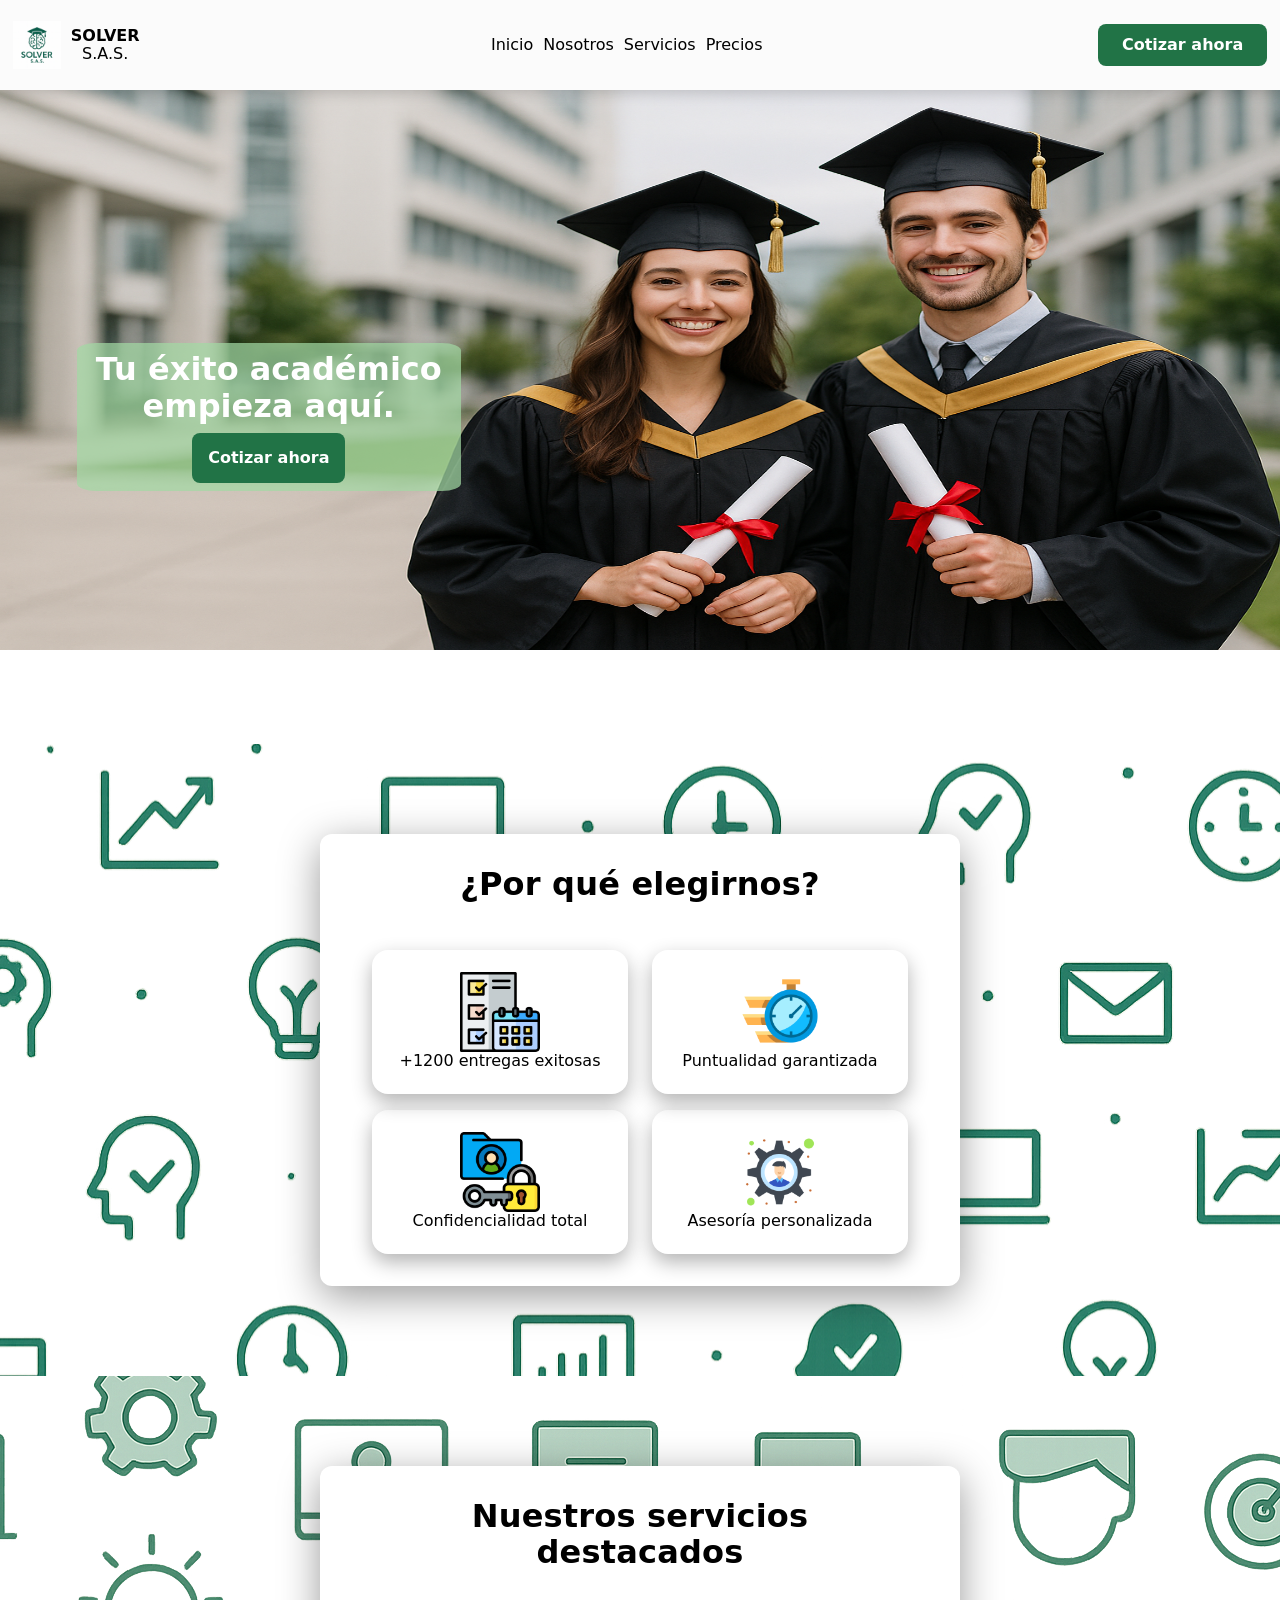
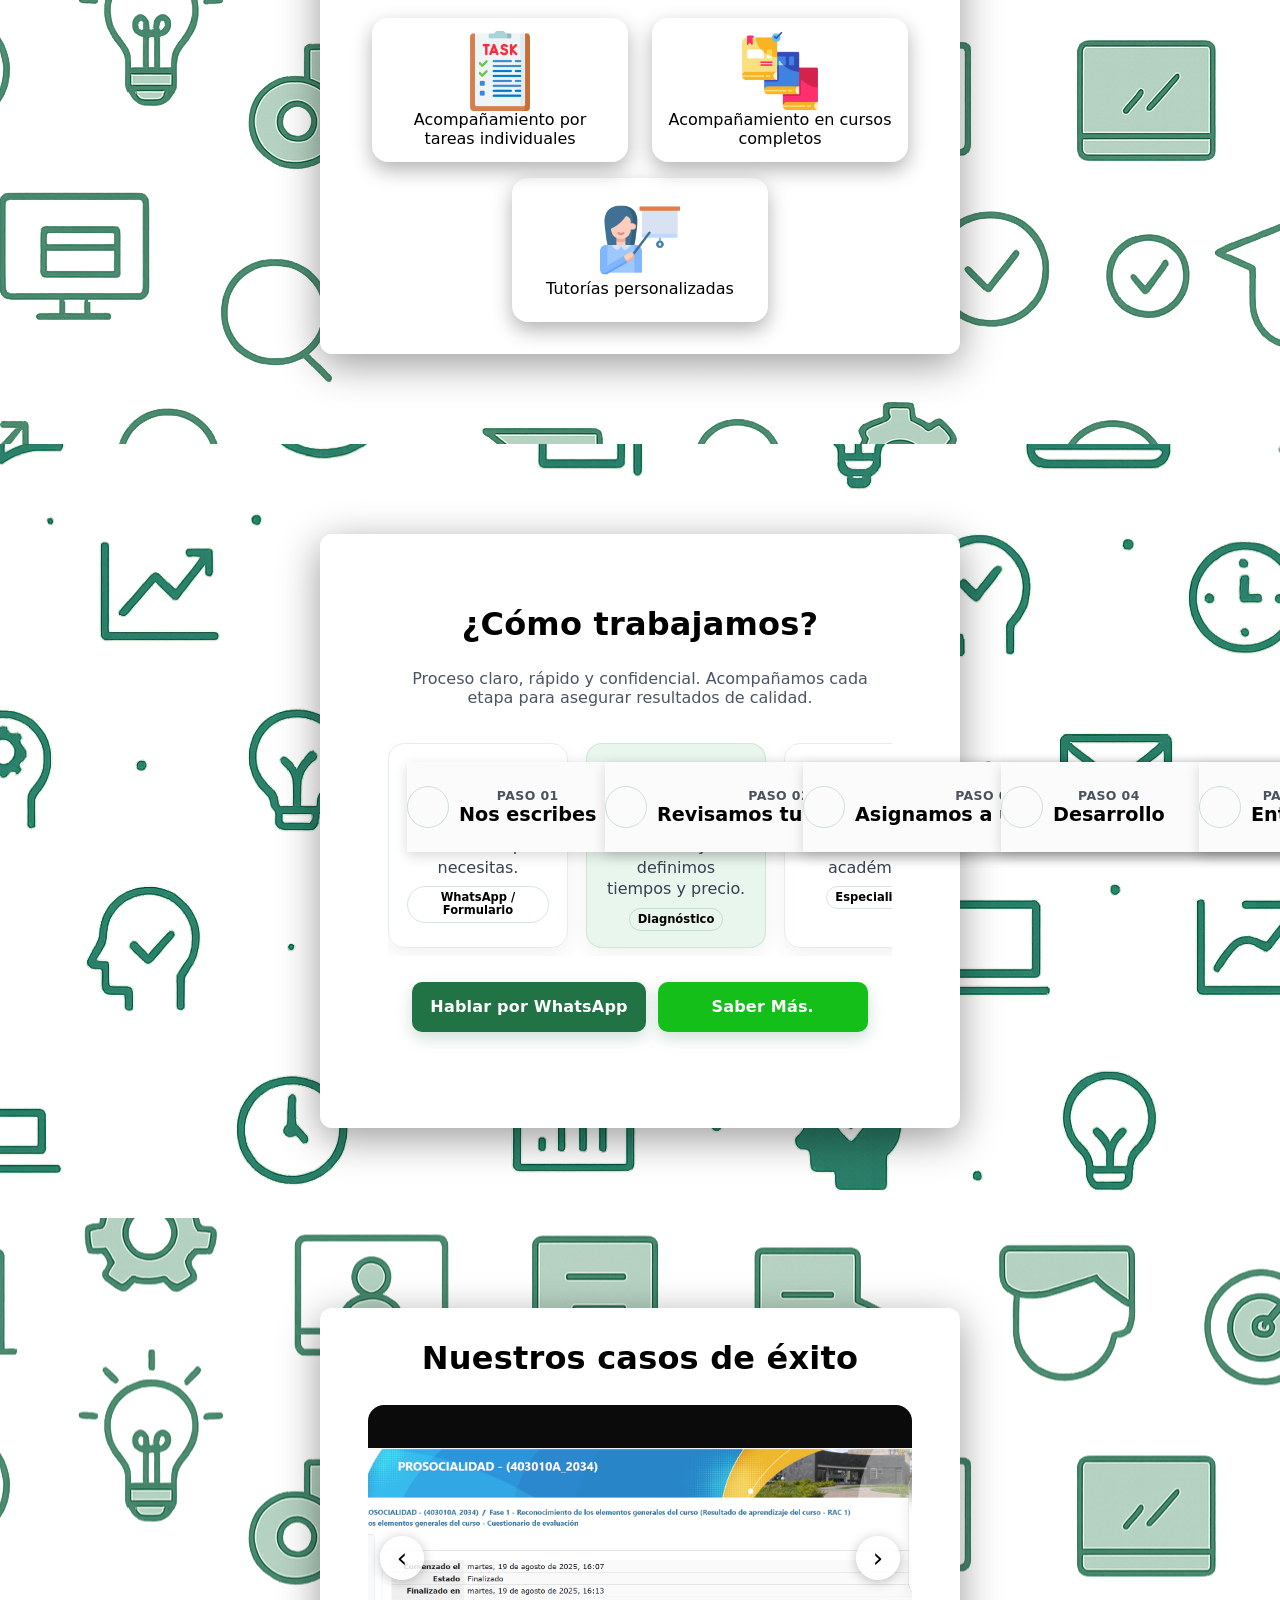
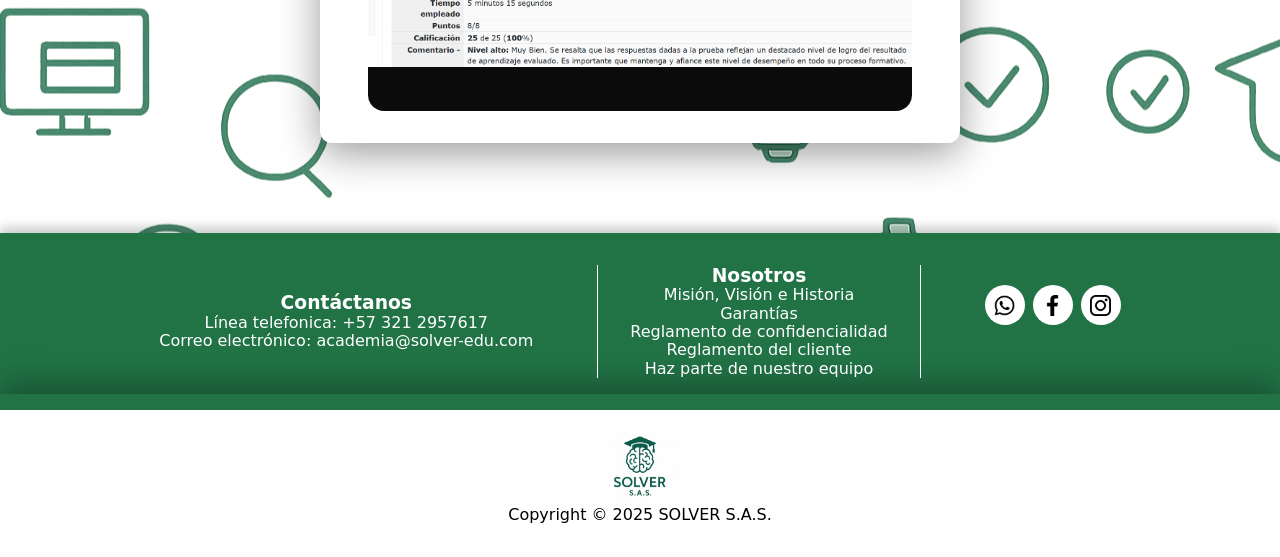
==== index.html @ 37f16b54 "Add files via upload" ====
<!DOCTYPE html>
<html lang="en">
<head>
    <meta charset="UTF-8">
    <meta name="viewport" content="width=device-width, initial-scale=1.0">
    <link rel="shortcut icon" href="/imagenes/logo_solver_sinfondo.png" type="image/x-icon">
    <title>Solver S.A.S.</title>
    <link rel="stylesheet" href="/styles/normalize.css">
    <link href="https://fonts.googleapis.com/css2?family=Montserrat:wght@400;700&display=swap" rel="stylesheet">
    <link rel="stylesheet" href="/styles/style.css">
    <meta name="description" content="Recibe apoyo académico personalizado: asesorías para tesis, trabajos de grado, proyectos UNAD, tutorías virtuales y acompañamiento integral.">
    <meta name="keywords" content="asesorías académicas, tesis, trabajos UNAD, proyectos de grado, tutorías universitarias, apoyo académico, hacer mi tesis">
    <meta name="author" content="Solver S.A.S.">
  <meta name="robots" content="index, follow">
    <script type="application/ld+json">
      {
        "@context": "https://schema.org",
        "@type": "EducationalOrganization",
        "name": "Solver Asesorías Académicas",
        "url": "https://tu-dominio.com",
        "description": "Apoyo académico personalizado: tesis, proyectos UNAD, tutorías, trabajos universitarios.",
        "logo": "https://tu-dominio.com/logo.png"
      }
  </script>
</head>
<body>
    <div id="header-placeholder"></div>
    <main >
        <section class="inicio">
            <img src="/imagenes/fondo.png" alt="">
            <div>
                <b>
                    Tu éxito académico empieza aquí.
                </b>
                 <button class="btn-principal2"><a href="https://wa.me/573212957617?text=Hola%2C%20deseo%20cotizar" target="_blank">Cotizar ahora</a></button>
            </div>
        </section>
        <section class="fondo-secundario seccion_porque_elegirnos">
                <div class="contenedor-dashboard">
                    <h2 class="titulo">¿Por qué elegirnos?</h2><br>
                    <div class="dashboard-ppal container-grid grid-center ">
                        <div class="item item-grid2">
                            <a class="container-flex flex-center flex-column" rel="noopener noreferrer"><img src="/imagenes/entregas.png" alt=""><p>+1200 entregas exitosas</p></a>
                        </div>
                        <div class="item item-grid3">
                            <a class="container-flex flex-center flex-column"  rel="noopener noreferrer"><img src="/imagenes/tiempo.png" alt=""> <p>Puntualidad garantizada</p></a></div>
                        <div class="item item-grid4">
                            <a class="container-flex flex-center flex-column"  rel="noopener noreferrer"><img src="/imagenes/confidencialidad.png" alt=""><p>Confidencialidad total</p></a></div>
                        <div class="item item-grid5 " >
                            <a  class="container-flex flex-center flex-column" rel="noopener noreferrer"><img src="/imagenes/personalizado.png" alt=""><p>Asesoría personalizada</p></a></div>
                    </div>
            </div>
        </section>
        <section class="fondo-terciario seccion_servicios_destacados">
                <div class="contenedor-dashboard">
                    <h2 class="titulo">Nuestros servicios destacados</h2><br>
                    <div class="dashboard-ppal container-grid grid-center ">
                        <div class="item item-grid2">
                            <a class="container-flex flex-center flex-column"  rel="noopener noreferrer"><img src="/imagenes/tarea.png" alt=""><p>Acompañamiento por tareas individuales</p></a>
                        </div>
                        <div class="item item-grid3">
                            <a class="container-flex flex-center flex-column"  rel="noopener noreferrer"><img src="/imagenes/cursos.png" alt=""> <p>Acompañamiento en cursos completos</p></a></div>
                        <div class="item item-grid4 tutorias_p">
                            <a class="container-flex flex-center flex-column"  rel="noopener noreferrer"><img src="/imagenes/tutoria.png" alt=""><p>Tutorías personalizadas</p></a></div>
            </div>
        </section>
        <section class="fondo-secundario seccion_metodología">
            <div class="contenedor-dashboard">
                  <div class="wrap">
    <h2 class="titulo">¿Cómo trabajamos?</h2>
    <p class="sub">Proceso claro, rápido y confidencial. Acompañamos cada etapa para asegurar resultados de calidad.</p>

    <div class="timeline">
      <div class="rail" aria-hidden="true"></div>

      <!-- Paso 1 -->
      <article class="step">
        <header class="step-head">
          <div class="icon" aria-hidden="true">
            <!-- chat -->
            <svg viewBox="0 0 24 24" fill="none" stroke-width="2">
              <path d="M21 15a4 4 0 0 1-4 4H7l-4 4V7a4 4 0 0 1 4-4h10a4 4 0 0 1 4 4z"/>
            </svg>
          </div>
          <div>
            <div class="step-kicker">Paso 01</div>
            <h3 class="step-title">Nos escribes</h3>
          </div>
        </header>
        <p class="step-body">Contáctanos por WhatsApp o formulario y cuéntanos qué necesitas.</p>
        <span class="chip">WhatsApp / Formulario</span>
      </article>

      <!-- Paso 2 -->
      <article class="step">
        <header class="step-head">
          <div class="icon" aria-hidden="true">
            <!-- search -->
            <svg viewBox="0 0 24 24" fill="none" stroke-width="2">
              <circle cx="11" cy="11" r="7"></circle>
              <line x1="21" y1="21" x2="16.65" y2="16.65"></line>
            </svg>
          </div>
          <div>
            <div class="step-kicker">Paso 02</div>
            <h3 class="step-title">Revisamos tu solicitud</h3>
          </div>
        </header>
        <p class="step-body">Analizamos el alcance, resolvemos dudas y definimos tiempos y precio.</p>
        <span class="chip">Diagnóstico</span>
      </article>

      <!-- Paso 3 -->
      <article class="step">
        <header class="step-head">
          <div class="icon" aria-hidden="true">
            <!-- user-check -->
            <svg viewBox="0 0 24 24" fill="none" stroke-width="2">
              <path d="M20 21v-2a4 4 0 0 0-3-3.87"/>
              <path d="M4 21v-2a4 4 0 0 1 3-3.87"/>
              <circle cx="12" cy="7" r="4"/>
              <path d="m16 11 2 2 4-4"/>
            </svg>
          </div>
          <div>
            <div class="step-kicker">Paso 03</div>
            <h3 class="step-title">Asignamos a un experto</h3>
          </div>
        </header>
        <p class="step-body">Tu caso lo lleva un asesor especializado en tu área académica.</p>
        <span class="chip">Especialista</span>
      </article>

      <!-- Paso 4 -->
      <article class="step">
        <header class="step-head">
          <div class="icon" aria-hidden="true">
            <!-- layers -->
            <svg viewBox="0 0 24 24" fill="none" stroke-width="2">
              <path d="m12 2 10 6-10 6L2 8l10-6Z"/>
              <path d="m2 17 10 6 10-6"/>
              <path d="m2 12 10 6 10-6"/>
            </svg>
          </div>
          <div>
            <div class="step-kicker">Paso 04</div>
            <h3 class="step-title">Desarrollo</h3>
          </div>
        </header>
        <p class="step-body">Elaboramos el trabajo con metodología clara, fuentes y formato requerido.</p>
        <span class="chip">Proceso</span>
      </article>

      <!-- Paso 5 -->
      <article class="step">
        <header class="step-head">
          <div class="icon" aria-hidden="true">
            <!-- send -->
            <svg viewBox="0 0 24 24" fill="none" stroke-width="2">
              <path d="m22 2-7 20-4-9-9-4 20-7Z"/>
              <path d="M22 2 11 13"/>
            </svg>
          </div>
          <div>
            <div class="step-kicker">Paso 05</div>
            <h3 class="step-title">Entrega</h3>
          </div>
        </header>
        <p class="step-body">Recibes el material final y una breve guía para su uso/defensa.</p>
        <span class="chip">Entrega segura</span>
      </article>

      <!-- Paso 6 -->
      <article class="step success">
        <header class="step-head">
          <div class="icon" aria-hidden="true">
            <!-- sparkles / check -->
            <svg viewBox="0 0 24 24" fill="none" stroke-width="2">
              <path d="M12 3l1.5 4.5L18 9l-4.5 1.5L12 15l-1.5-4.5L6 9l4.5-1.5L12 3z"/>
              <path d="m9 18 2 2 4-4"/>
            </svg>
          </div>
          <div>
            <div class="step-kicker">Paso 06</div>
            <h3 class="step-title">Ajustes y seguimiento</h3>
          </div>
        </header>
        <p class="step-body">Si hace falta, realizamos ajustes rápidos. Tu satisfacción es lo primero.</p>
        <span class="chip">Garantía</span>
      </article>
      </div>
      <div class="cta">
        <a href="https://wa.me/573212957617?text=Hola%2C%20deseo%20cotizar" target="_blank"><button class="btn">Hablar por WhatsApp</button></a>
        <a href="/html/servicios.html" target="_blank" rel="noopener noreferrer">
          <button class="btn btn-2">Saber Más.</button>
        </a>
      </div>
    </div>
      </section>
      <section class="fondo-terciario seccion_exito">
        <div class="contenedor-dashboard">
          <h2 class="titulo">Nuestros casos de éxito</h2>
          <div class="exito-galeria" aria-label="Galería de casos de éxito">
            <button class="exito-prev" aria-label="Anterior" type="button">‹</button>
            <div class="exito-track">
              <!-- Reemplaza los src con tus imágenes reales -->
              <div class="exito-item"><img src="/imagenes/exito/exito1.png" alt="Proyecto A: Asesoría integral"></div>
              <div class="exito-item"><img src="/imagenes/exito/exito2.png" alt="Proyecto B: Desarrollo de software académico"></div>
              <div class="exito-item"><img src="/imagenes/exito/exito3.png" alt="Proyecto C: Diseño multimedia para presentación"></div>
              <div class="exito-item"><img src="/imagenes/exito/exito4.png" alt="Proyecto D: Investigación aplicada"></div>
            </div>
            <button class="exito-next" aria-label="Siguiente" type="button">›</button>
          </div>
        </div>
      </section>
    </main>
    <div id="footer-placeholder"></div>
  <script src="/js/script.js"></script>
</body>
</html>
---- styles/style.css ----
/* Se hace la estilización de los estilos principales */
html, body{
    height: auto;
    min-height: 100vh;
    font-family: 'Montserrat';
    overflow-x: hidden;
    margin: 0;
}
/* Se estilizo la barra de navegación */
header{
    height: 10vh;
    position: fixed;
    width: 100%;
    z-index: 50;
    background-color: #fbfbfb;
    box-shadow: 0 4px 12px rgba(0, 0, 0, 0.15); /* Sombra inferior suave */
}
:root {
  /* Colores principales */
  --color-primario: #217346;        /* Verde Excel */
  --color-secundario: #D6EEDD;      /* Verde claro */
  --color-acento: #A3D9A5;          /* Verde lima */

  /* Colores neutros */
  --color-blanco: #FFFFFF;
  --color-gris-claro: #F5F5F5;
  --color-gris-oscuro: #333333;

  /* Colores de estado */
  --color-error: #FF6B6B;           /* Coral suave */

  /* Tipografía */
  --fuente-principal: 'Inter', sans-serif;
}

nav{
    margin: 0 1%;
    height: 100%;

}
.img-contenedor{
    height: 100%;  
}
.img-nav{
    height: 3rem;          
    object-fit: contain;       
}
.flex-interno{
    gap: 10PX;
}
.sucursal{
    border-left: 1px solid black;
    height: 100%;
    padding-left: 5%;
}


main{
    margin-top: 10vh;
    background-color: var(--color-blanco);
}

.inicio img {
  width: 100%;
  aspect-ratio: 16 /7 ; /* mantiene proporción 16:9 */
  background-size: contain; /* siempre completa */
  background-position: center;
  background-repeat: no-repeat; 
}
.inicio {
  position: relative;        /* referencia para el texto */
  width: 100%;
}
.inicio div {
  position: absolute;        /* lo pone encima de la imagen */
  top: 50%;                  /* centro vertical */
  left: 6%;                 /* un poco hacia la izquierda */
  transform: translateY(-50%); /* centra perfectamente */
  color: white;              /* color del texto */
  font-size: 2rem;
  width: 30vw;
  background-color:#a3d9a5b6;
  border-radius: 5%;
  padding: .5rem;
  height: auto;
  text-align: center;
}
.btn-principal2 {
  background-color: var(--color-primario);
  color: white;
  font-size: 1rem;
  font-weight: 600;
  padding: 1rem;
  border: none;
  border-radius: 8px;
  cursor: pointer;
  transition: all 0.3s ease;
  display: block;         /* hace que se comporte como bloque */
  margin: .5rem auto 0;    /* auto = centrado horizontal */
  text-align: center;
}

.btn-principal2 a {
  color: white;
  text-decoration: none;
}

.fondo-secundario{
    width: 100%;
    background-image: url(/imagenes/fondo3.png);
    background-size: auto;
    background-repeat: repeat;
    background-position: center;
}
.fondo-terciario{
    width: 100%;
    background-image: url(/imagenes/fondo4.png);
    background-size: auto;
    background-repeat: repeat;
    background-position: center;
}
a {
  color: inherit;
  text-decoration: none;
  text-align: center;  
}
p, h1, h2, h3, h4, h5, h6{
    text-align: center;
    margin: 0;
}
.container-flex{
    display: flex;
}
.flex-center{
    justify-content: center;
    align-items: center;
}
.flex-left{
  justify-content: flex-start;
  align-items: center;
  text-align: left;
}
.flex-center-vertical{
    align-items: center;
}
.flex-column{
    flex-direction: column;
}
.flex-sb{
    justify-content: space-between;
}
.flex-sa{
    justify-content: space-evenly;
}

/* Reset básico para inputs y selects */
input, select,button {
  all: unset;
  box-sizing: border-box;
}
button{
  cursor: pointer;
}
li{
  list-style: none;
}
#boton-menu{
    display: none;
}
.btn-principal {
  background-color: var(--color-primario); /* tu color corporativo */
  color: white;                             /* texto blanco */
  font-size: 1rem;
  font-weight: 600;
  padding: 0.75rem 1.5rem;                   /* alto y ancho interno */
  border: none;
  border-radius: 8px;                        /* esquinas redondeadas */
  cursor: pointer;
  transition: all 0.3s ease;                 /* animación suave */
  display: inline-block;
}

/* Efecto hover */
.btn-principal:hover {
  background-color: var(--color-terciario);  /* color más oscuro */
  transform: translateY(-2px);               /* ligero levantamiento */
  box-shadow: 0 4px 12px rgba(0,0,0,0.15);
}

/* Efecto al hacer clic */
.btn-principal:active {
  transform: translateY(0);                  /* vuelve a su lugar */
  box-shadow: 0 2px 6px rgba(0,0,0,0.1);
}

a:hover{
    font-weight:600;
}
ul{
    padding-left: 1rem;
}
.dashboard-ppal{
    grid-template-columns: repeat(2, 1fr);
    width: 100%;
    gap: 1rem;
}
.container-grid{
  display: grid;
}
.grid-center{
  place-items: center; /* equivale a justify-items + align-items */
}

@keyframes shimmer {
  0% {
    left: -100%;
  }
  100% {
    left: 100%;
  }
}
.item a{
    height: 9rem;
    width: 20vw;
    padding: 1rem;
    border-radius: 1rem;
    box-shadow: 0 8px 20px rgba(0, 0, 0, 0.3); 
    transition: box-shadow 0.3s ease;
}
.item a:hover {
    box-shadow: 0 12px 30px rgba(0, 0, 0, 0.4); 
}
.contenedor-dashboard{
    min-width: 30rem;
    max-width: 50%;
    background-color: var(--color-blanco);
    padding: 2rem 3rem;
    border-radius: 12px;
    box-shadow: 0 10px 40px rgba(0, 0, 0, 0.4);
    margin:0 auto; 
}
a img{
    height: 5rem;
}
a p{
    text-align: center;
}
.tarjeta div h3, .tarjeta div p, .tarjeta p{
    text-align: left;
}
section{
  padding-top: 10vh;
  padding-bottom: 10vh;
}
.tutorias_p{
  grid-column: span 2;
}

:root{ 
/* Tipografía y ritmo */
    --fs-h: clamp(1.4rem, 2.5vw, 2rem);
    --fs-step: clamp(1.05rem, 1.6vw, 1.2rem);
    --fs-sub: clamp(.9rem, 1.3vw, 1rem);
    --radius: 16px;
    --gap: 18px;
    --shadow: 0 6px 20px rgba(0,0,0,.06);
  }

  *{box-sizing:border-box}
  body{
    margin:0;
    font-family: system-ui, -apple-system, "Segoe UI", Roboto, Inter, Arial, sans-serif;
    color:var(--gris-90);
    background: var(--blanco);
  }

  .wrap{
    max-width: 1200px;
    margin: 0 auto;
    padding: 40px 20px 64px;
  }

  .titulo{
    text-align:center;
    font-weight:800;
    font-size: var(--fs-h);
    color: var(--primario-osc);
    margin: 0 0 28px;
    letter-spacing:.2px;
  }
  .sub{
    text-align:center;
    color:#4b5563;
    font-size: var(--fs-sub);
    margin:0 0 36px;
  }

  /* Timeline */
  .timeline{
    display:grid;
    grid-template-columns: repeat(6, minmax(180px,1fr));
    gap: var(--gap);
    overflow-x:auto;
    padding-bottom: 8px;
  }

  .step{
    position:relative;
    background: var(--secundario);
    border-radius: var(--radius);
    padding: 18px 18px 16px 18px;
    box-shadow: var(--shadow);
    border: 1px solid rgba(33,115,70,.12);
    isolation:isolate;
    text-align: center;
  }

  /* Chevron/flecha hacia la derecha */
  .step::after{
    content:"";
    position:absolute;
    top:0; right:-26px; /* ancho del pico */
    width: 0; height: 0;
    border-top: calc(100%/2) solid transparent;
    border-bottom: calc(100%/2) solid transparent;
    border-left: 26px solid var(--secundario);
    z-index:1;
  }

  /* líneas del carril */
  .timeline::before{
    content:"";
    position:absolute;
  }
  .timeline{
    position:relative;
  }
  .timeline .rail{
    position:absolute;
    left:0; right:0;
    top:-10px;
    height:4px;
    background: linear-gradient(to right, var(--acento), var(--primario));
    opacity:.15;
    border-radius:999px;
  }

  /* Encabezado del paso */
  .step-head{
    display:flex; align-items:center; gap:10px;
    margin-bottom:10px;
  }
  .icon{
    width:42px; height:42px; border-radius:50%;
    display:grid; place-items:center;
    background: var(--blanco);
    border:1px solid rgba(33,115,70,.2);
  }
  .icon svg{ width:22px; height:22px; stroke: var(--primario); }

  .step-title{
    margin:0;
    font-size: var(--fs-step);
    font-weight:700;
    color: var(--primario-osc);
    line-height:1.1;
  }
  .step-kicker{
    font-size:.78rem;
    color:#1f2937;
    font-weight:700;
    opacity:.8;
    letter-spacing:.4px;
    text-transform:uppercase;
  }
  .step-body{
    margin:8px 0 0;
    font-size: var(--fs-sub);
    color:#374151;
    line-height:1.35;
  }

  /* Alternar tonos para ritmo visual */
  .step:nth-child(odd){ background:#E8F6ED; }
  .step:nth-child(odd)::after{ border-left-color:#E8F6ED; }

  /* Estados/colores de remate */
  .step.success{ background: #cfeedd; }
  .step.success::after{ border-left-color:#cfeedd; }

  /* Responsive: en móvil apilado y sin chevrons */
  @media (max-width: 860px){
    .timeline{
      grid-template-columns: 1fr;
    }
    .step{ border-radius: 14px; }
    .step::after{ display:none; }
  }

  /* Chips de “Paso 01”, etc. */
  .chip{
    display:inline-block;
    padding:4px 8px;
    font-size:.72rem;
    background: var(--blanco);
    border:1px solid rgba(33,115,70,.18);
    color: var(--primario-osc);
    border-radius:999px;
    margin-top:8px;
    font-weight:600;
  }

  /* CTA al final */
  .cta{
    display: flex;
    justify-content: center;     /* centra horizontalmente */
    flex-wrap: wrap;             /* permite que bajen a otra línea si no caben */
    gap: 12px;                   /* espacio entre botones */
    margin-top: 26px;
  }
  .btn{
    appearance:none; border:none; cursor:pointer;
    background-color: var(--color-primario);
    color: var(--color-blanco);
    padding: 12px 18px;
    border-radius: 10px;
    font-weight:700;
    letter-spacing:.2px;
    transition: transform .12s ease, background .2s ease, box-shadow .2s ease;
    box-shadow: 0 6px 16px rgba(33,115,70,.22);
    min-width: 210px;          /* ancho mínimo */
    min-height: 50px;          /* alto mínimo */
    padding: 12px 18px;        /* relleno adicional */
    text-align: center;
  }
  .btn:hover, .btn-principal:hover{ 
    background: var(--primario-osc); 
    transform: translateY(-1px);
    color: var(--color-gris-oscuro);
    border: 2px solid #15bf1a;
  }
  .btn-2{
    background-color: #15bf1a;
  }
  .inicio{
    padding-top: 0;
  }

/* === Carrusel: Casos de Éxito === */
.exito-galeria {
  position: relative;
  overflow: hidden;
  border-radius: 16px;
  width: 100%;
  aspect-ratio: 16/9;
  background: #0b0b0b;
}

.exito-track {
  display: flex;
  width: 100%;
  height: 100%;
  transition: transform 0.6s ease;
}

.exito-item {
  flex: 0 0 100%;
  width: 100%;
  height: 100%;
  display: grid;
  place-items: center;
}

.exito-item img {
  width: 100%;
  height: 100%;
  object-fit: contain;
  /* Opcional para sombra: */
  /* filter: drop-shadow(0 2px 8px rgba(0, 0, 0, 0.3)); */
}

/* === Flechas de navegación === */
.exito-prev,
.exito-next {
  position: absolute;
  top: 50%;
  transform: translateY(-50%);
  width: 44px;
  height: 44px;
  border-radius: 999px;
  border: none;
  background: rgba(255, 255, 255, 0.85);
  box-shadow: 0 2px 12px rgba(0, 0, 0, 0.25);
  font-size: 26px;
  line-height: 1;
  cursor: pointer;
  display: grid;
  place-items: center;
  z-index: 5;
}

.exito-prev { left: 12px; }
.exito-next { right: 12px; }

.exito-prev:hover,
.exito-next:hover {
  background: rgba(255, 255, 255, 1);
}

.exito-prev:focus-visible,
.exito-next:focus-visible {
  outline: 3px solid #48bb78;
  outline-offset: 2px;
}

/* Pausa transiciones si el usuario lo prefiere */
@media (prefers-reduced-motion: reduce) {
  .exito-track {
    transition: none;
  }
}


/* Estilizacion del footer */
footer{
  box-shadow: 0 -6px 10px rgba(0, 0, 0, 0.2); /* sombra más intensa */
  position: relative;
  z-index: 10;
}
.icon-redes{
    border-radius: 50%;
    height: 2.5rem;
    width: 2.5rem;
    background-color: var(--color-blanco);
}
.icon-redes img{
    height: 1.3rem;
    width: 1.3rem;
}
.bg-light{
    background-color: var(--color-clarito);
}
.bg-dark{
    background-color:var(--color-primario);
    padding: 2rem 0;
}
.bg-dark{
    color: var(--color-blanco);
    gap: 2rem;
}
.contactenos{
    margin-left: 1rem;
}
.politicas{
    border-right: 1px solid ;
    border-left: 1px solid ;
    padding: 0 2rem;
}
.redes-vigilado{
    margin-right: 1rem;
}
.redes{
    margin-bottom: 2rem;
    gap: .5rem;
}
.footer-img{
    height: 10rem;
}
/* Contenedor de la historia */
.historia-contenido {
  display: flex;
  align-items: center;     /* centra verticalmente */
  gap: 2rem;               /* espacio entre imagen y texto */
  margin-top: 1.5rem;
}

/* Imagen */
.historia-contenido img {
  max-width: 50%;          /* ocupa el 40% del ancho */
  border-radius: 12px;     /* esquinas redondeadas opcionales */
  object-fit: cover;       /* para que se ajuste */
}

/* Texto */
.historia-contenido p {
  flex: 1;                 /* ocupa el resto del espacio */
  text-align: justify;     /* texto justificado */
  line-height: 1.6;
  font-size: 1rem;
}

/* Versión responsive (en móviles se apila) */
@media (max-width: 768px) {
  .historia-contenido {
    flex-direction: column;
    text-align: center;
  }
  .historia-contenido img {
    max-width: 100%;
  }
}

.itemmv a{
    width: 20vw;
    padding: 1rem;
    border-radius: 1rem;
    box-shadow: 0 8px 20px rgba(0, 0, 0, 0.3); 
    transition: box-shadow 0.3s ease;
}
.itemmv a:hover {
    box-shadow: 0 12px 30px rgba(0, 0, 0, 0.4); 
}
.itemmv a img, .item-servicios a img{
  margin: 1rem;
}
.grid-servicios{
  grid-template-columns: 1fr;
  gap: 2rem;
}
.item-servicios a{
    width: 40vw;
    padding: 1rem;
    border-radius: 1rem;
    box-shadow: 0 8px 20px rgba(0, 0, 0, 0.3); 
    transition: box-shadow 0.3s ease;
}
.item-servicios a:hover {
    box-shadow: 0 12px 30px rgba(0, 0, 0, 0.4); 
}
.item-servicios a p {
  text-align: justify;
}
.img-precios {
  width: 80%;
  display: block;
  margin: 0 auto;
}
.item-precios a{
  height: 19.5rem;
}
/* Modal base */
.modal {
  display: none;
  position: fixed;
  z-index: 9999;
  left: 0;
  top: 0;
  width: 100%;
  height: 100%;
  overflow: auto;
  background-color: rgba(0,0,0,0.6);
}

/* Contenido del modal */
.modal-content {
  background-color: #fff;
  margin: 5% auto;
  padding: 2rem;
  border-radius: 10px;
  width: 90%;
  max-width: 700px;
  font-family: sans-serif;
  color: #333;
}

/* Botón cerrar */
.close {
  color: #aaa;
  float: right;
  font-size: 28px;
  font-weight: bold;
  cursor: pointer;
}

.close:hover {
  color: #000;
}

/* Lista dentro del modal */
.modal-content ul {
  list-style-type: none;
  padding-left: 0;
}

.modal-content li {
  margin-bottom: 1rem;
  line-height: 1.6;
}

/* Botón de abrir (puedes personalizarlo más) */

.img-footer{
  height: 15vh;
}

/* Tablet (entre 600px y 1023px) */
@media screen and (max-width: 1023px) {
    body {
        font-size: 17px;
    }
    .sucursal{
      display: none;
    }
    #n-cuenta{
      display: none;
    }
    .bg-dark{
      flex-direction: column;
    }
    .politicas{
      border: none !important;
    }
    .separador-sombra {
      width: 100%;
      height: 20px;
      background: linear-gradient(to bottom, rgba(0,0,0,0.1), transparent);
      margin: 1rem 0;
    }
    .img-media{
      height: 3rem;
    }
     .formulario-unete {
    display: flex;
    flex-direction: column;
} 
    

}
@media screen and (max-width: 700px) {
  .inicio div{
    font-size: 1.5rem;
  }
 }

 @media screen and (max-width: 467px) {
  .inicio div{
    font-size: .5rem;
  }
  button.btn-principal2 a{
    font-size: 1rem;
  }
  .btn-principal2{
    padding: .5rem;
  }
  .inicio div{
    top: 35%;
  }
  .solver-name{
    display: none;
  }
 }
/* Móvil (menos de 600px) */
@media screen and (max-width: 599px) {
    .inicio div{
    font-size: 1rem;
  }
  button.btn-principal{
    display: none;
  }
    body {
        font-size: 16px;
    }
    #nombre-navbar{
      display: none;
    }
    .tarjeta{
      height: 324px;
      width: 204px;
      grid-column: span 2;
      grid-template-columns: 1fr;
    }
  .dashboard-ppal {
    grid-template-columns: repeat(2, 1fr);
    gap: 1rem;
  }
.item {
  width: 100%;
  box-sizing: border-box;
  place-items: center;
}

.item a {
  width: 9rem;
  height: 9rem;
  padding: 1rem;
  box-sizing: border-box;
}

  .item-grid1 {
    grid-column: span 2;
    display: flex;
    justify-content: center;
  }
  .contenedor-dashboard{
    min-width: 20rem;
    max-width: 50%;
    padding: 1rem;
  }
  .desarrolladores{
    text-align: center;
  }
  .contenedor-tabla{
    min-width: 20rem;
    padding: 1rem;
  }
  .cerrar b{
    font-size: 12px;
  }
  .cerrar{
    width: 3.5rem;
    height: 1.5rem;
  }
    .contendor-final-certificado div img, .contendor-final-certificado img {
        height: 2rem;
    }
    .c-t,.c-t-2{
      font-size: 2rem;
    }
    .formulario-logo {
      height: 5rem;
}
 .formulario-unete {
    display: flex;
    flex-direction: column;
} 
section.registro .contenedor-formularios {
    width: 69%;
    padding: 1.5rem;
}}


.bg-light {
  padding: 2rem 1rem;
  text-align: center;

  /* Eleva visualmente */
  margin-top: -1rem;

  /* Sombra visible sobre el fondo oscuro */
  box-shadow: 0 -10px 30px rgba(0, 0, 0, 0.3);
}
.img-footer{
  height: 5rem; }

.iniciar{
  background-color: #64a9ab;
}
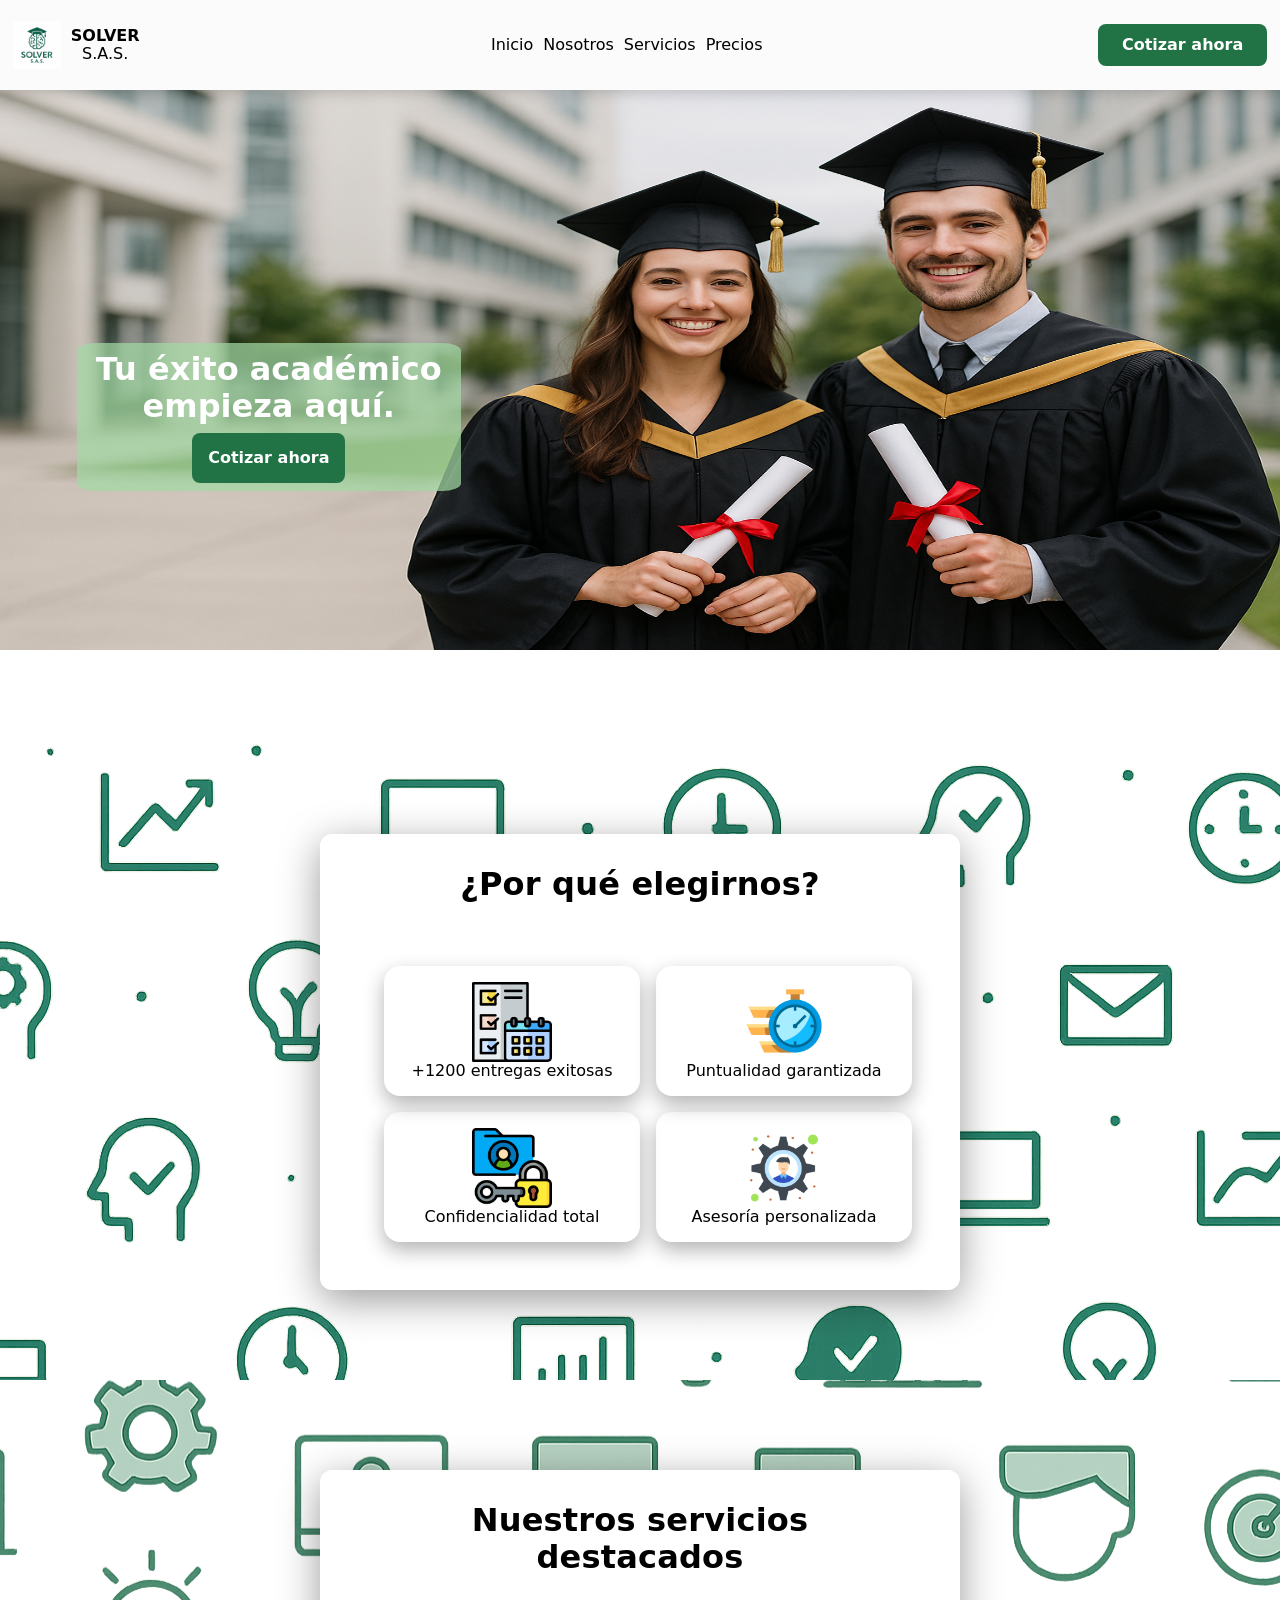
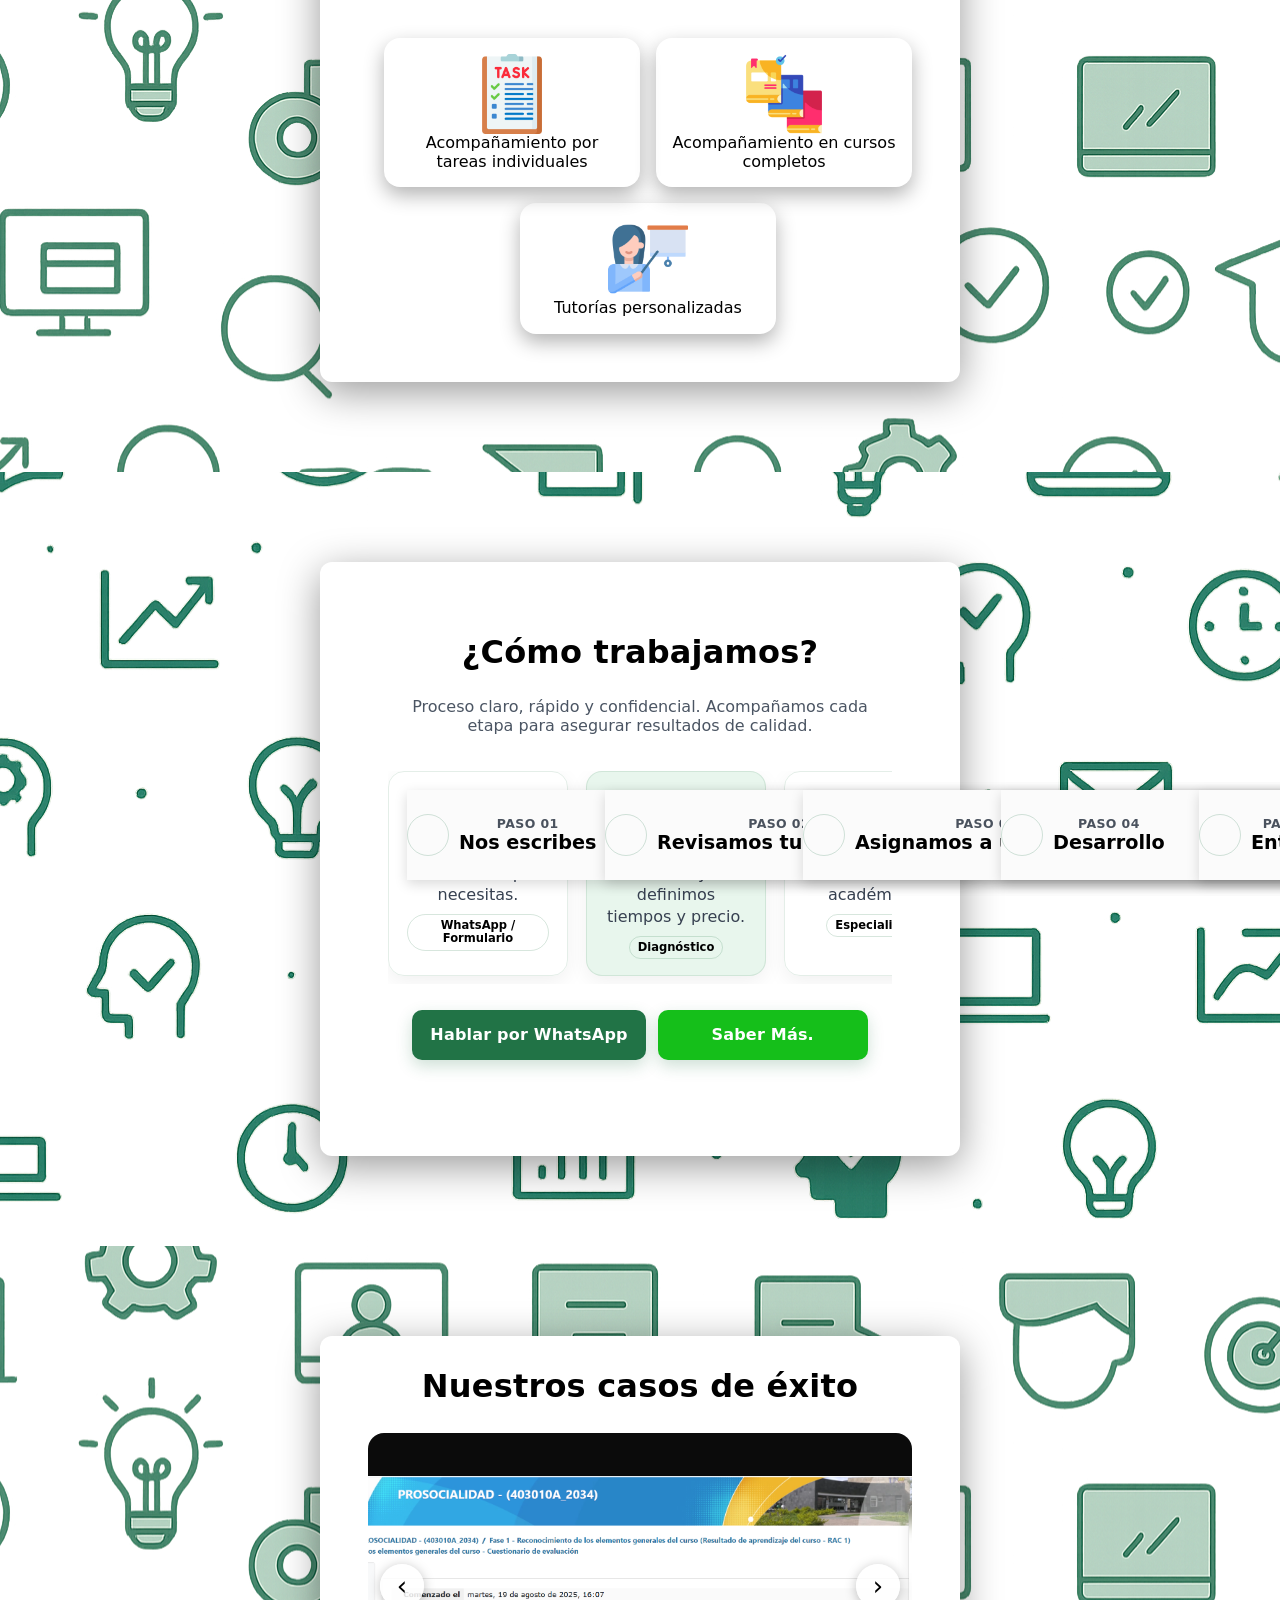
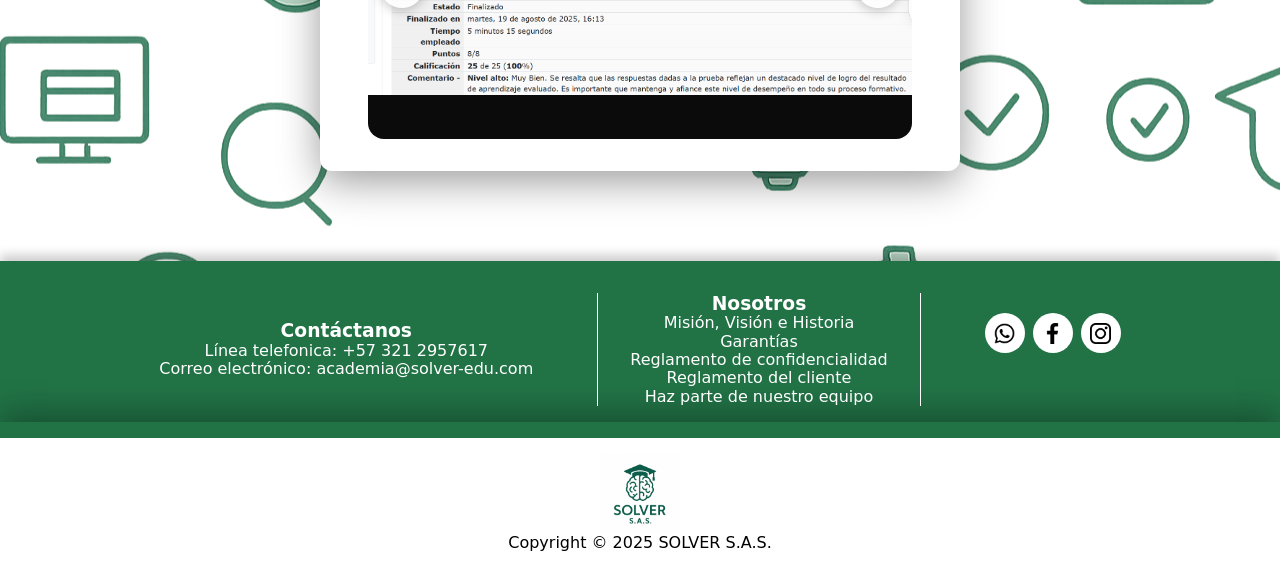
==== commit e34edcce: "perf: :white_check_mark: Corrección Numero whatsapp Corrección Numero whatsapp" ====
--- a/styles/style.css
+++ b/styles/style.css
@@ -203,6 +203,10 @@
     grid-template-columns: repeat(2, 1fr);
     width: 100%;
     gap: 1rem;
+    margin: 0 auto;
+    box-sizing: border-box;
+    padding: 1rem;
+    justify-items: center;
 }
 .container-grid{
   display: grid;
@@ -220,12 +224,13 @@
   }
 }
 .item a{
-    height: 9rem;
+    height: auto;
     width: 20vw;
     padding: 1rem;
     border-radius: 1rem;
     box-shadow: 0 8px 20px rgba(0, 0, 0, 0.3); 
     transition: box-shadow 0.3s ease;
+    text-align: center;
 }
 .item a:hover {
     box-shadow: 0 12px 30px rgba(0, 0, 0, 0.4); 
@@ -638,63 +643,86 @@
 .item-precios a{
   height: 19.5rem;
 }
-/* Modal base */
-.modal {
-  display: none;
+
+:root{
+  --header-h: 10vh;   /* altura del header fijo */
+  --modal-pad: 20px;  /* aire del overlay */
+}
+
+/* --- Overlay: CERRADO por defecto --- */
+.modal{
   position: fixed;
+  inset: 0;
   z-index: 9999;
-  left: 0;
-  top: 0;
-  width: 100%;
-  height: 100%;
-  overflow: auto;
-  background-color: rgba(0,0,0,0.6);
-}
-
-/* Contenido del modal */
-.modal-content {
-  background-color: #fff;
-  margin: 5% auto;
-  padding: 2rem;
-  border-radius: 10px;
-  width: 90%;
-  max-width: 700px;
-  font-family: sans-serif;
+  background: rgba(0,0,0,.6);
+  display: none;  /* ← No se abre al cargar */
+  padding: calc(var(--header-h) + var(--modal-pad)) var(--modal-pad) var(--modal-pad);
+  /* Centrado robusto con Flex */
+  align-items: center;      /* vertical */
+  justify-content: center;  /* horizontal */
+}
+
+/* --- ABIERTO: se centra con Flex --- */
+.modal.is-open{
+  display: flex !important;
+}
+
+/* --- Caja del modal --- */
+.modal-content{
+  /* Se adapta al contenido, con límites responsivos */
+  width: clamp(320px, 92vw, 720px);
+  height: auto;                           /* ← sin altura forzada */
+  max-height: calc(100svh - (var(--header-h) + 2 * var(--modal-pad)));
+  overflow: auto;                         /* scroll interno solo si hace falta */
+  background: #fff;
   color: #333;
-}
+  border-radius: 16px;                    /* bordes redondeados */
+  padding: 20px 22px;
+  box-shadow: 0 12px 40px rgba(0,0,0,.3);
+  box-sizing: border-box;
+  margin: 0;                              /* evita desplazamientos laterales */
+  align-self: center;                     /* por si el contenedor flex cambia */
+}
+
+/* Accesibilidad al enfocar con teclado */
+.modal-content:focus{ outline: 2px solid #21734633; outline-offset: 2px; }
 
 /* Botón cerrar */
-.close {
-  color: #aaa;
+.close{
   float: right;
   font-size: 28px;
-  font-weight: bold;
+  line-height: 1;
   cursor: pointer;
-}
-
-.close:hover {
-  color: #000;
-}
-
-/* Lista dentro del modal */
-.modal-content ul {
-  list-style-type: none;
-  padding-left: 0;
-}
-
-.modal-content li {
-  margin-bottom: 1rem;
-  line-height: 1.6;
-}
-
-/* Botón de abrir (puedes personalizarlo más) */
-
-.img-footer{
-  height: 15vh;
+  color: #666;
+}
+.close:hover{ color:#000; }
+
+/* Listas internas */
+.modal-content ul{ list-style: none; padding-left: 0; margin: 0; }
+.modal-content li{ margin: .8rem 0; line-height: 1.6; }
+
+/* Bloquear scroll del fondo cuando el modal está abierto */
+.body--lock{ overflow: hidden; }
+
+/* Ajustes móviles */
+@media (max-width: 600px){
+  .modal-content{
+    border-radius: 12px;
+    padding: 16px 14px;
+  }
 }
 
 /* Tablet (entre 600px y 1023px) */
-@media screen and (max-width: 1023px) {
+@media screen and (max-width: 1200px) {
+  .contenedor-dashboard{
+    min-width: 80vw;
+  }
+  .item a, .itemmv a{
+    width: 30vw ;
+  }
+.item-servicios a{
+  width: 65vw;
+}
     body {
         font-size: 17px;
     }
@@ -730,6 +758,26 @@
   .inicio div{
     font-size: 1.5rem;
   }
+  .mision-vision{
+    display: flex;
+    flex-direction: column;
+  }
+  .itemmv a{
+    width: 65vw;
+  }
+  .servicios-dashboard, .precios-dashboard{
+    display: flex;
+    flex-direction: column;
+    flex-wrap: wrap;
+    justify-content: center;
+    gap: 1rem;
+  }
+  .precios-dashboard .item a{
+    width: 60vw;
+  }
+  .nav li a{
+    font-size: .7rem;
+  }
  }
 
  @media screen and (max-width: 467px) {
@@ -748,9 +796,35 @@
   .solver-name{
     display: none;
   }
+  .contenedor-dashboard{
+    min-width: 90vw !important;
+  }
+    .dashboard-ppal {
+    display: flex;
+    flex-direction: column;
+  }
+  .item a, .itemmv{
+    width: 70vw !important;
+  }
+
+ }
+ @media screen and (max-width: 377px) {
+  .dashboard-ppal {
+    display: flex;
+    flex-direction: column;
+    flex-wrap: wrap;
+    justify-content: center;
+    gap: 1rem;
+  }
+  .item a, .itemmv{
+    width: 70vw !important;
+  }
  }
 /* Móvil (menos de 600px) */
 @media screen and (max-width: 599px) {
+  .contenedor-dashboard{
+    min-width: 80vw;
+  }
     .inicio div{
     font-size: 1rem;
   }
@@ -781,7 +855,7 @@
 
 .item a {
   width: 9rem;
-  height: 9rem;
+  height: auto;
   padding: 1rem;
   box-sizing: border-box;
 }
@@ -792,7 +866,7 @@
     justify-content: center;
   }
   .contenedor-dashboard{
-    min-width: 20rem;
+
     max-width: 50%;
     padding: 1rem;
   }
